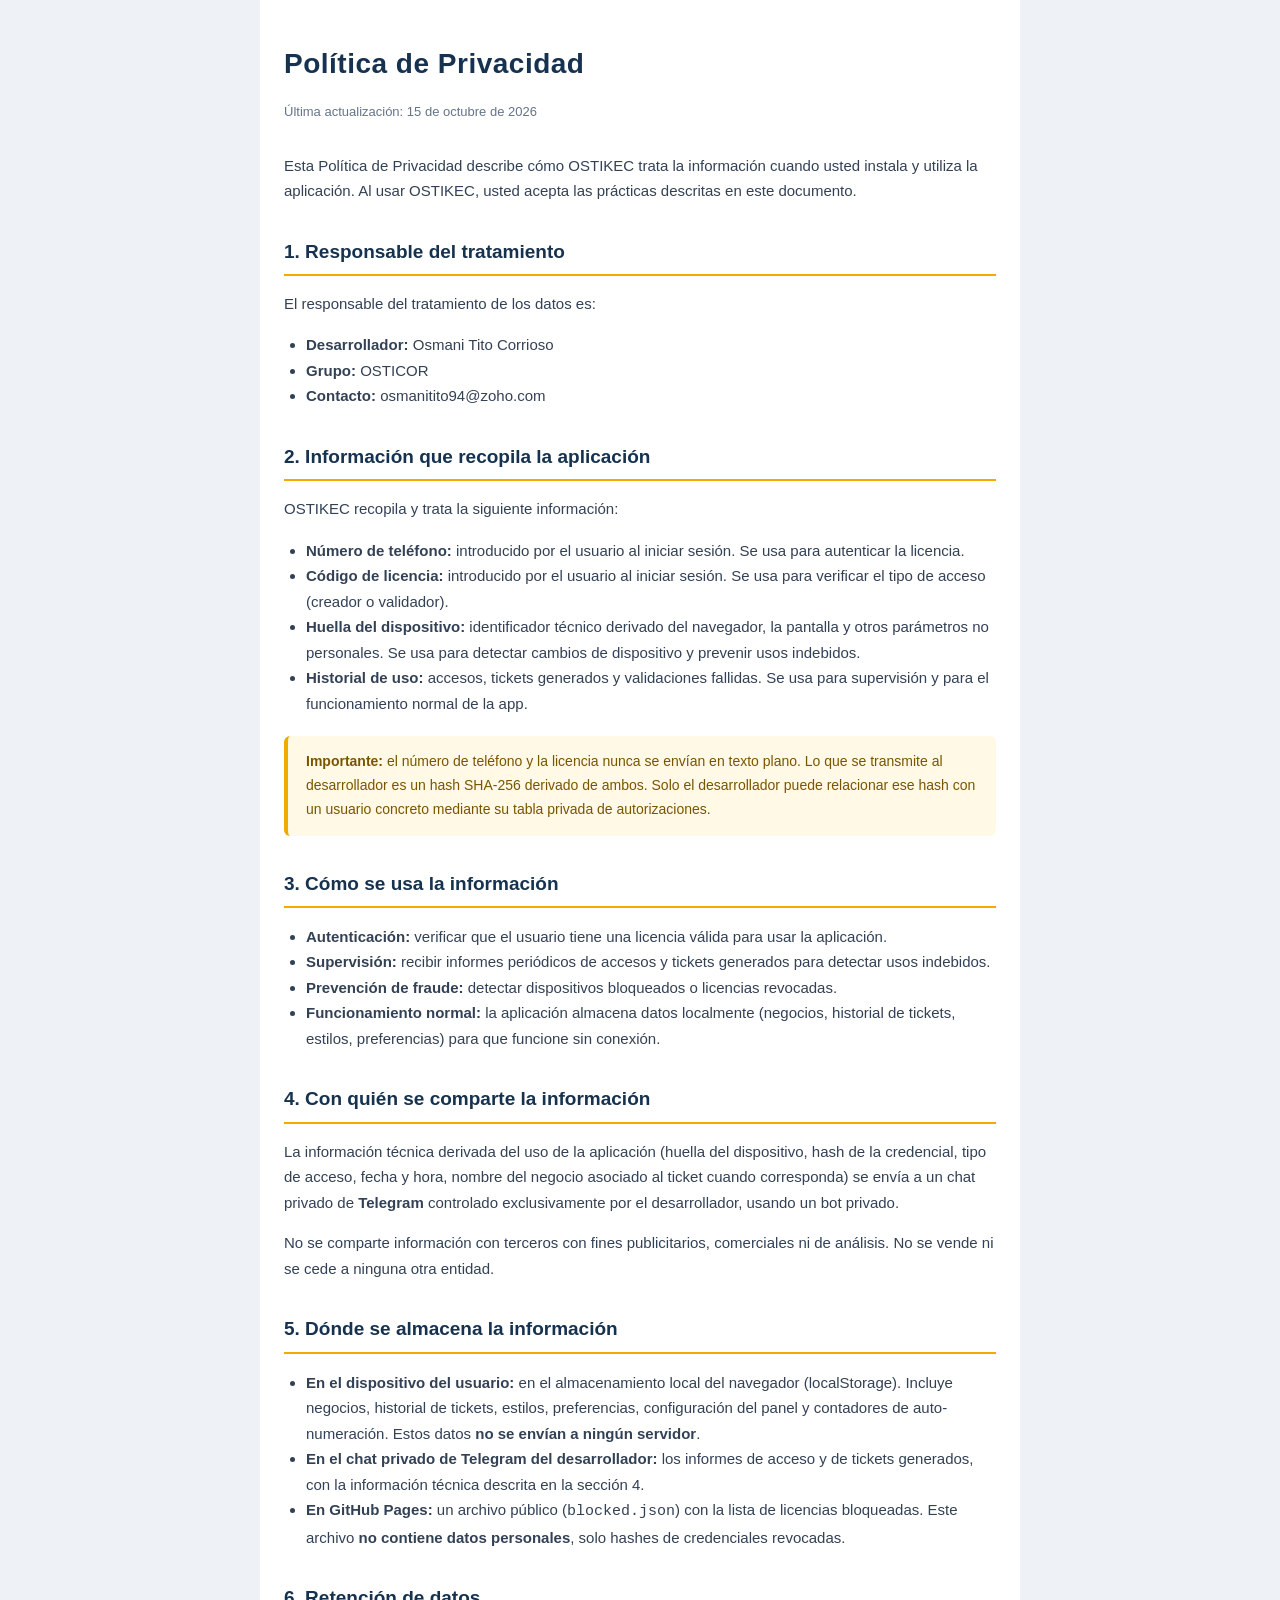
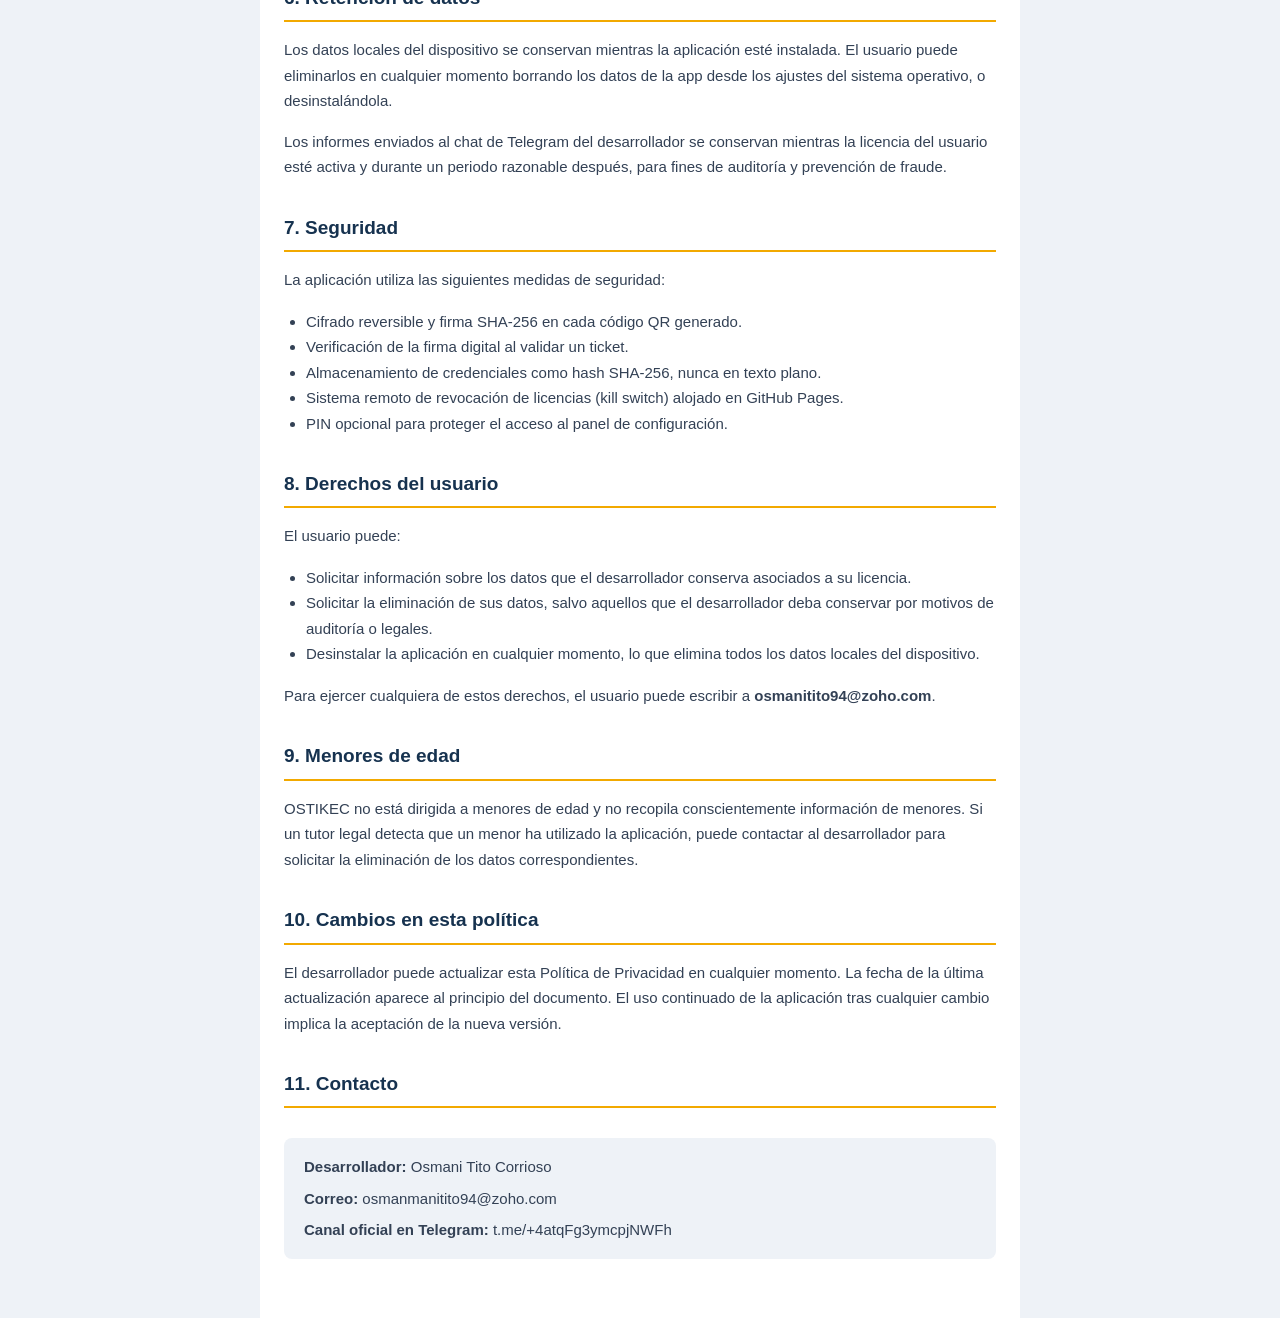
==== privacidad.html @ c762135e "Add files via upload" ====
<!DOCTYPE html>
<html lang="es">
<head>
<meta charset="UTF-8">
<meta name="viewport" content="width=device-width, initial-scale=1.0">
<title>Política de Privacidad — OSTIKEC</title>
<style>
* { box-sizing: border-box; }
body {
  margin: 0; padding: 0;
  font-family: -apple-system, BlinkMacSystemFont, 'Segoe UI', Roboto, Arial, sans-serif;
  background: #eef2f7; color: #1f2937; font-size: 16px; line-height: 1.7;
}
.hoja {
  max-width: 760px; margin: 0 auto; padding: 40px 24px 60px 24px;
  background: #ffffff; min-height: 100vh;
}
h1 { color: #16324f; font-size: 28px; margin: 0 0 8px 0; letter-spacing: 0.5px; }
h2 { color: #16324f; font-size: 19px; margin: 32px 0 10px 0; border-bottom: 2px solid #f2a900; padding-bottom: 6px; }
p, li { font-size: 15px; color: #334155; }
ul { padding-left: 22px; }
a { color: #16324f; font-weight: 700; }
.sub { color: #64748b; font-size: 13px; margin-bottom: 30px; }
.aviso {
  background: #fff9e6; border-left: 4px solid #f2a900;
  padding: 14px 18px; border-radius: 6px; margin: 20px 0;
  font-size: 14px; color: #7a5500;
}
.contacto {
  background: #eef2f7; border-radius: 8px; padding: 16px 20px;
  margin-top: 30px; font-size: 14px;
}
</style>
</head>
<body>
<div class="hoja">

<h1>Política de Privacidad</h1>
<p class="sub">Última actualización: 15 de octubre de 2026</p>

<p>Esta Política de Privacidad describe cómo OSTIKEC trata la información cuando usted instala y utiliza la aplicación. Al usar OSTIKEC, usted acepta las prácticas descritas en este documento.</p>

<h2>1. Responsable del tratamiento</h2>
<p>El responsable del tratamiento de los datos es:</p>
<ul>
  <li><b>Desarrollador:</b> Osmani Tito Corrioso</li>
  <li><b>Grupo:</b> OSTICOR</li>
  <li><b>Contacto:</b> osmanitito94@zoho.com</li>
</ul>

<h2>2. Información que recopila la aplicación</h2>
<p>OSTIKEC recopila y trata la siguiente información:</p>
<ul>
  <li><b>Número de teléfono:</b> introducido por el usuario al iniciar sesión. Se usa para autenticar la licencia.</li>
  <li><b>Código de licencia:</b> introducido por el usuario al iniciar sesión. Se usa para verificar el tipo de acceso (creador o validador).</li>
  <li><b>Huella del dispositivo:</b> identificador técnico derivado del navegador, la pantalla y otros parámetros no personales. Se usa para detectar cambios de dispositivo y prevenir usos indebidos.</li>
  <li><b>Historial de uso:</b> accesos, tickets generados y validaciones fallidas. Se usa para supervisión y para el funcionamiento normal de la app.</li>
</ul>

<div class="aviso">
  <b>Importante:</b> el número de teléfono y la licencia nunca se envían en texto plano. Lo que se transmite al desarrollador es un hash SHA-256 derivado de ambos. Solo el desarrollador puede relacionar ese hash con un usuario concreto mediante su tabla privada de autorizaciones.
</div>

<h2>3. Cómo se usa la información</h2>
<ul>
  <li><b>Autenticación:</b> verificar que el usuario tiene una licencia válida para usar la aplicación.</li>
  <li><b>Supervisión:</b> recibir informes periódicos de accesos y tickets generados para detectar usos indebidos.</li>
  <li><b>Prevención de fraude:</b> detectar dispositivos bloqueados o licencias revocadas.</li>
  <li><b>Funcionamiento normal:</b> la aplicación almacena datos localmente (negocios, historial de tickets, estilos, preferencias) para que funcione sin conexión.</li>
</ul>

<h2>4. Con quién se comparte la información</h2>
<p>La información técnica derivada del uso de la aplicación (huella del dispositivo, hash de la credencial, tipo de acceso, fecha y hora, nombre del negocio asociado al ticket cuando corresponda) se envía a un chat privado de <b>Telegram</b> controlado exclusivamente por el desarrollador, usando un bot privado.</p>
<p>No se comparte información con terceros con fines publicitarios, comerciales ni de análisis. No se vende ni se cede a ninguna otra entidad.</p>

<h2>5. Dónde se almacena la información</h2>
<ul>
  <li><b>En el dispositivo del usuario:</b> en el almacenamiento local del navegador (localStorage). Incluye negocios, historial de tickets, estilos, preferencias, configuración del panel y contadores de auto-numeración. Estos datos <b>no se envían a ningún servidor</b>.</li>
  <li><b>En el chat privado de Telegram del desarrollador:</b> los informes de acceso y de tickets generados, con la información técnica descrita en la sección 4.</li>
  <li><b>En GitHub Pages:</b> un archivo público (<code>blocked.json</code>) con la lista de licencias bloqueadas. Este archivo <b>no contiene datos personales</b>, solo hashes de credenciales revocadas.</li>
</ul>

<h2>6. Retención de datos</h2>
<p>Los datos locales del dispositivo se conservan mientras la aplicación esté instalada. El usuario puede eliminarlos en cualquier momento borrando los datos de la app desde los ajustes del sistema operativo, o desinstalándola.</p>
<p>Los informes enviados al chat de Telegram del desarrollador se conservan mientras la licencia del usuario esté activa y durante un periodo razonable después, para fines de auditoría y prevención de fraude.</p>

<h2>7. Seguridad</h2>
<p>La aplicación utiliza las siguientes medidas de seguridad:</p>
<ul>
  <li>Cifrado reversible y firma SHA-256 en cada código QR generado.</li>
  <li>Verificación de la firma digital al validar un ticket.</li>
  <li>Almacenamiento de credenciales como hash SHA-256, nunca en texto plano.</li>
  <li>Sistema remoto de revocación de licencias (kill switch) alojado en GitHub Pages.</li>
  <li>PIN opcional para proteger el acceso al panel de configuración.</li>
</ul>

<h2>8. Derechos del usuario</h2>
<p>El usuario puede:</p>
<ul>
  <li>Solicitar información sobre los datos que el desarrollador conserva asociados a su licencia.</li>
  <li>Solicitar la eliminación de sus datos, salvo aquellos que el desarrollador deba conservar por motivos de auditoría o legales.</li>
  <li>Desinstalar la aplicación en cualquier momento, lo que elimina todos los datos locales del dispositivo.</li>
</ul>
<p>Para ejercer cualquiera de estos derechos, el usuario puede escribir a <b>osmanitito94@zoho.com</b>.</p>

<h2>9. Menores de edad</h2>
<p>OSTIKEC no está dirigida a menores de edad y no recopila conscientemente información de menores. Si un tutor legal detecta que un menor ha utilizado la aplicación, puede contactar al desarrollador para solicitar la eliminación de los datos correspondientes.</p>

<h2>10. Cambios en esta política</h2>
<p>El desarrollador puede actualizar esta Política de Privacidad en cualquier momento. La fecha de la última actualización aparece al principio del documento. El uso continuado de la aplicación tras cualquier cambio implica la aceptación de la nueva versión.</p>

<h2>11. Contacto</h2>
<div class="contacto">
  <p style="margin:0 0 6px 0;"><b>Desarrollador:</b> Osmani Tito Corrioso</p>
  <p style="margin:0 0 6px 0;"><b>Correo:</b> osmanmanitito94@zoho.com</p>
  <p style="margin:0;"><b>Canal oficial en Telegram:</b> t.me/+4atqFg3ymcpjNWFh</p>
</div>

</div>
</body>
</html>
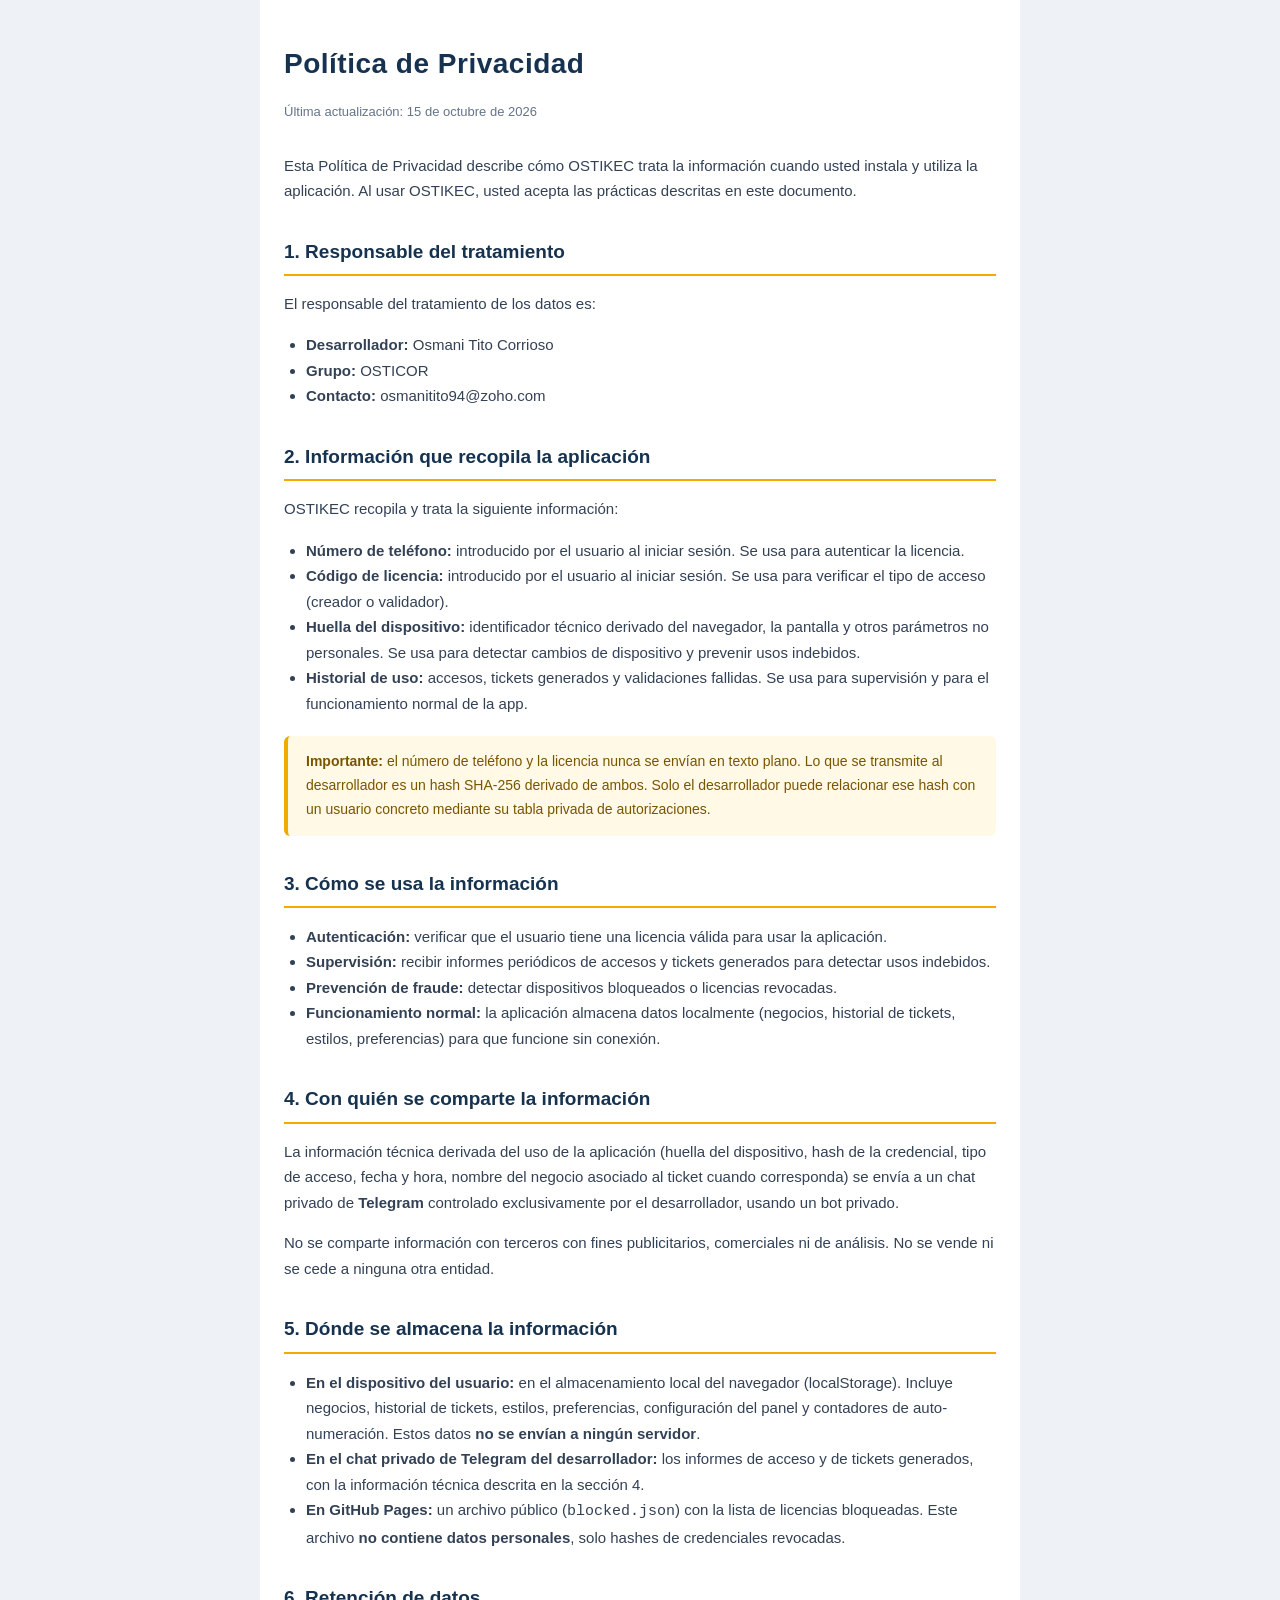
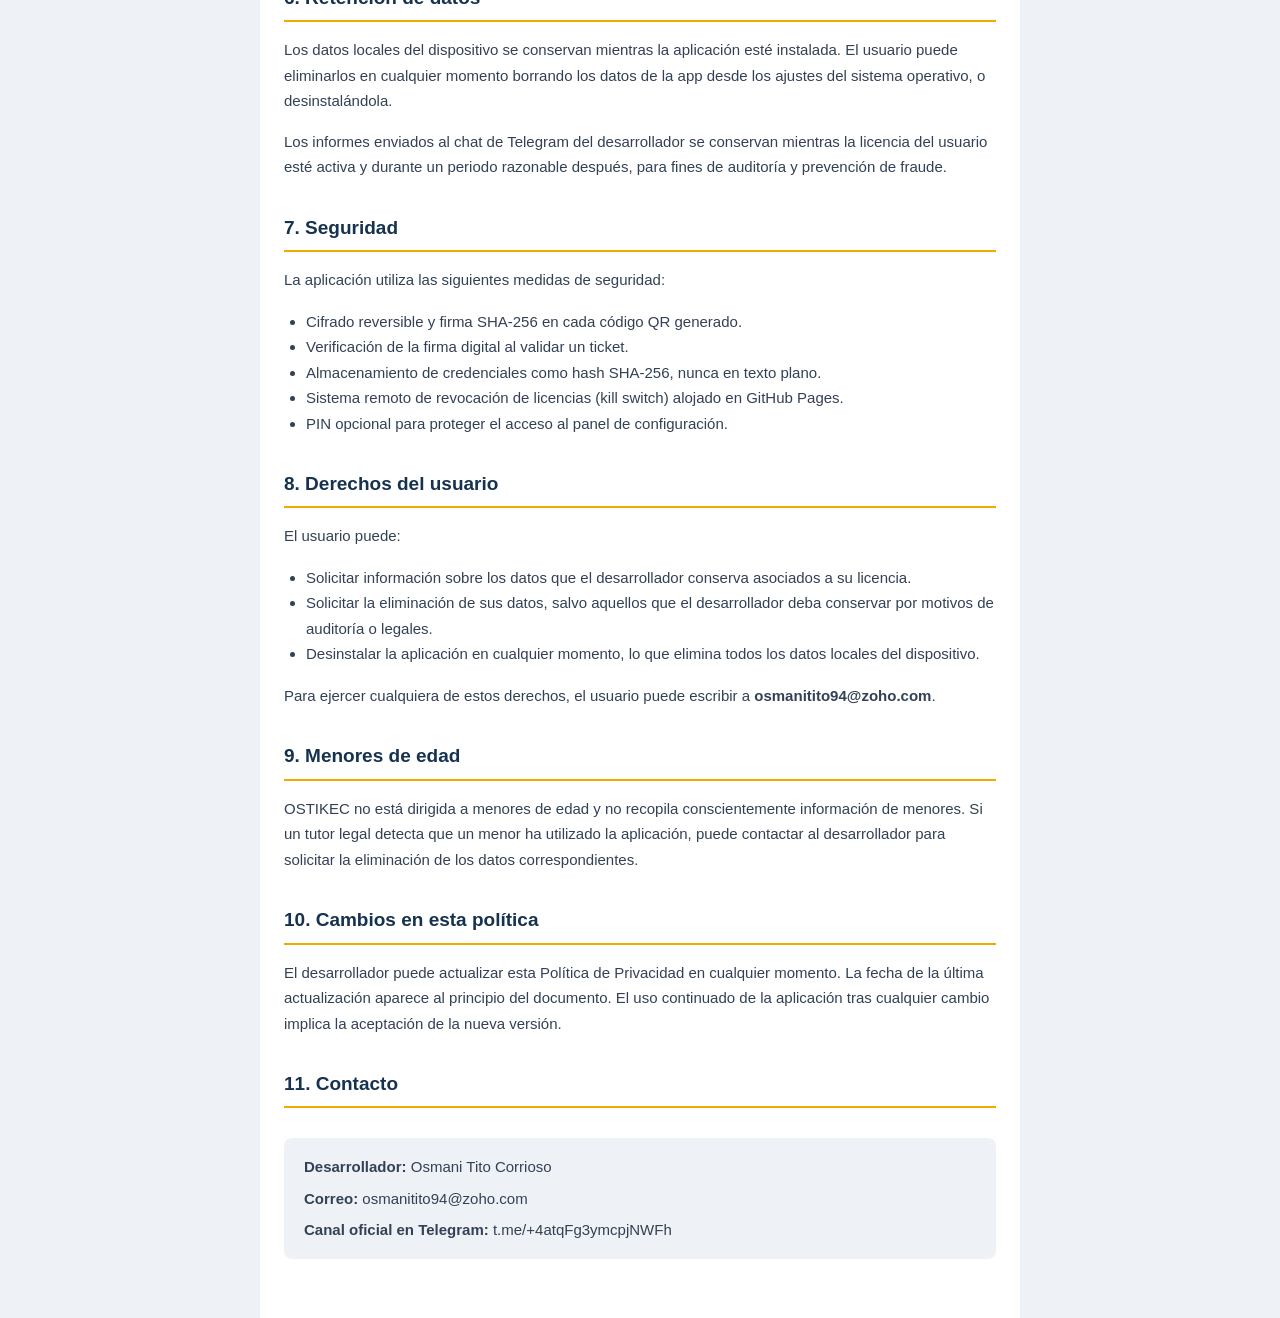
==== commit 8469f9f2: "Update privacidad.html" ====
--- a/privacidad.html
+++ b/privacidad.html
@@ -112,10 +112,10 @@
 <h2>11. Contacto</h2>
 <div class="contacto">
   <p style="margin:0 0 6px 0;"><b>Desarrollador:</b> Osmani Tito Corrioso</p>
-  <p style="margin:0 0 6px 0;"><b>Correo:</b> osmanmanitito94@zoho.com</p>
+  <p style="margin:0 0 6px 0;"><b>Correo:</b> osmanitito94@zoho.com</p>
   <p style="margin:0;"><b>Canal oficial en Telegram:</b> t.me/+4atqFg3ymcpjNWFh</p>
 </div>
 
 </div>
 </body>
-</html>+</html>
